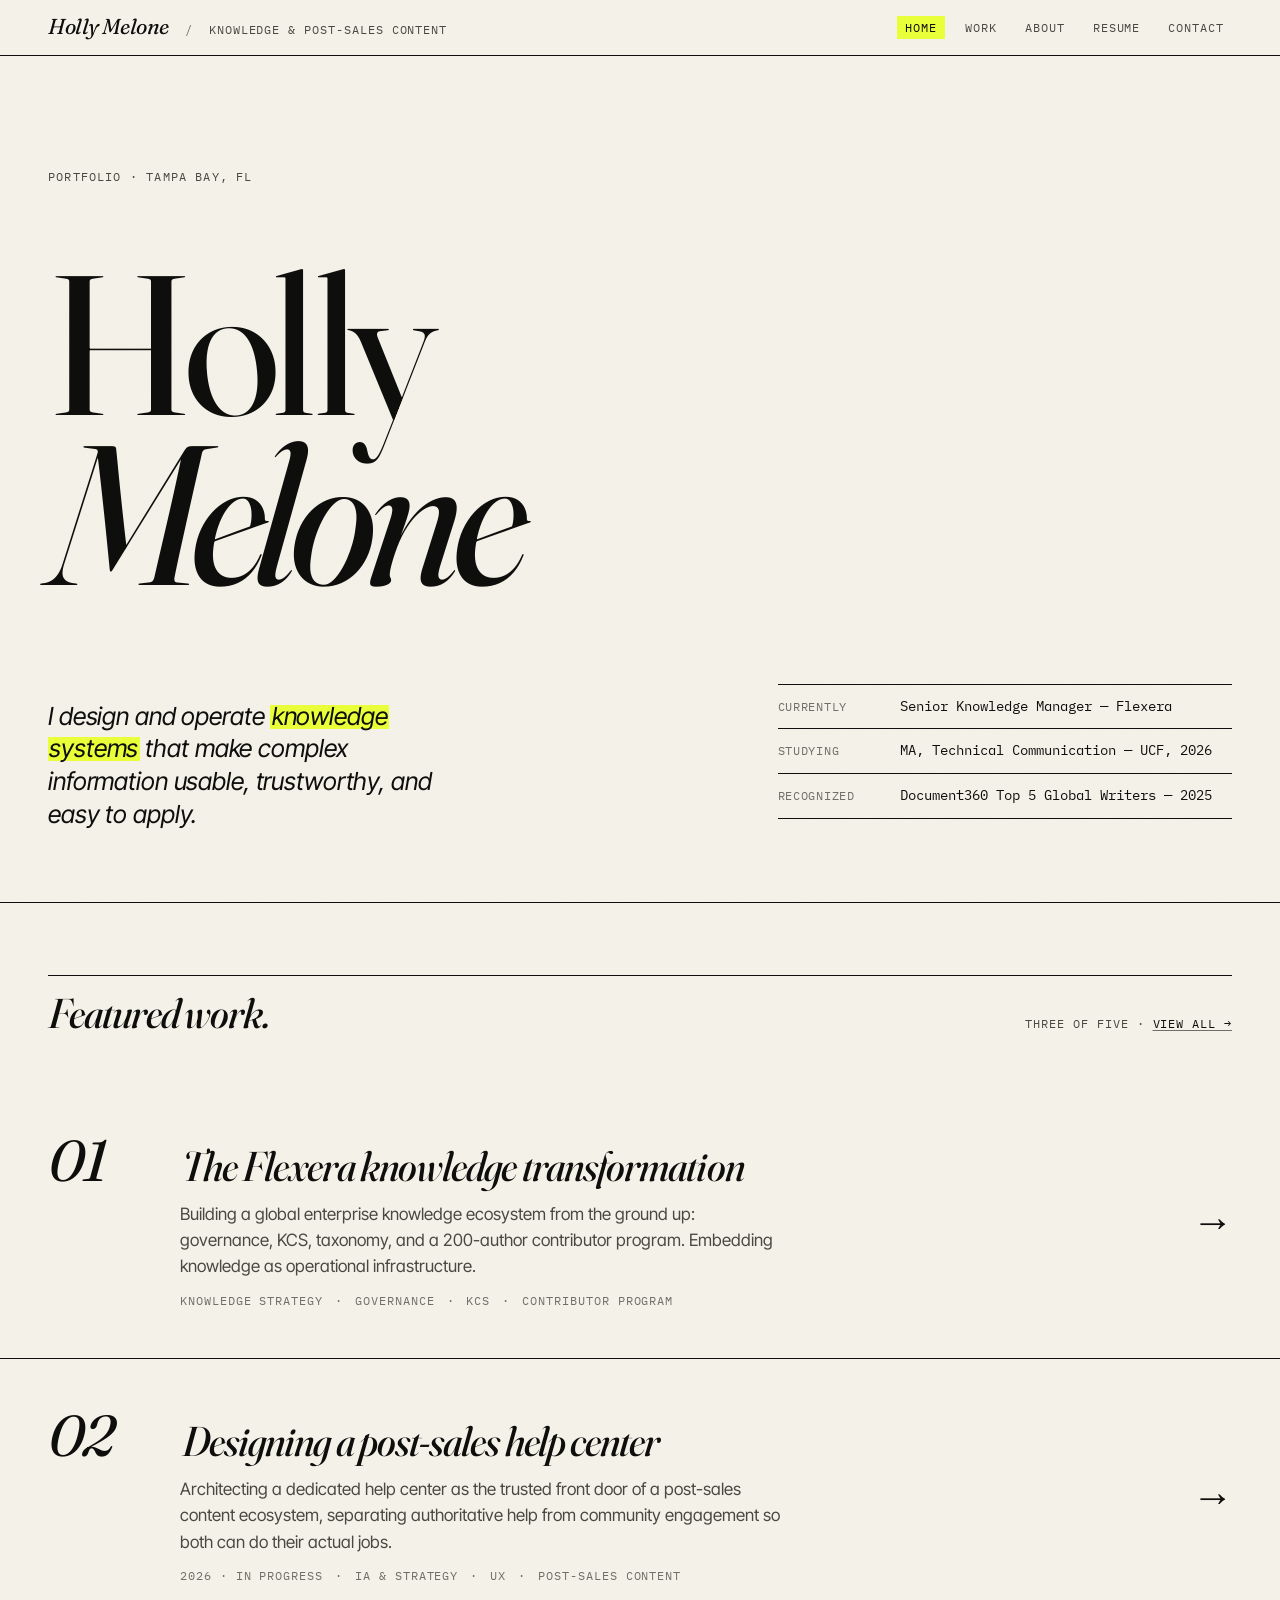
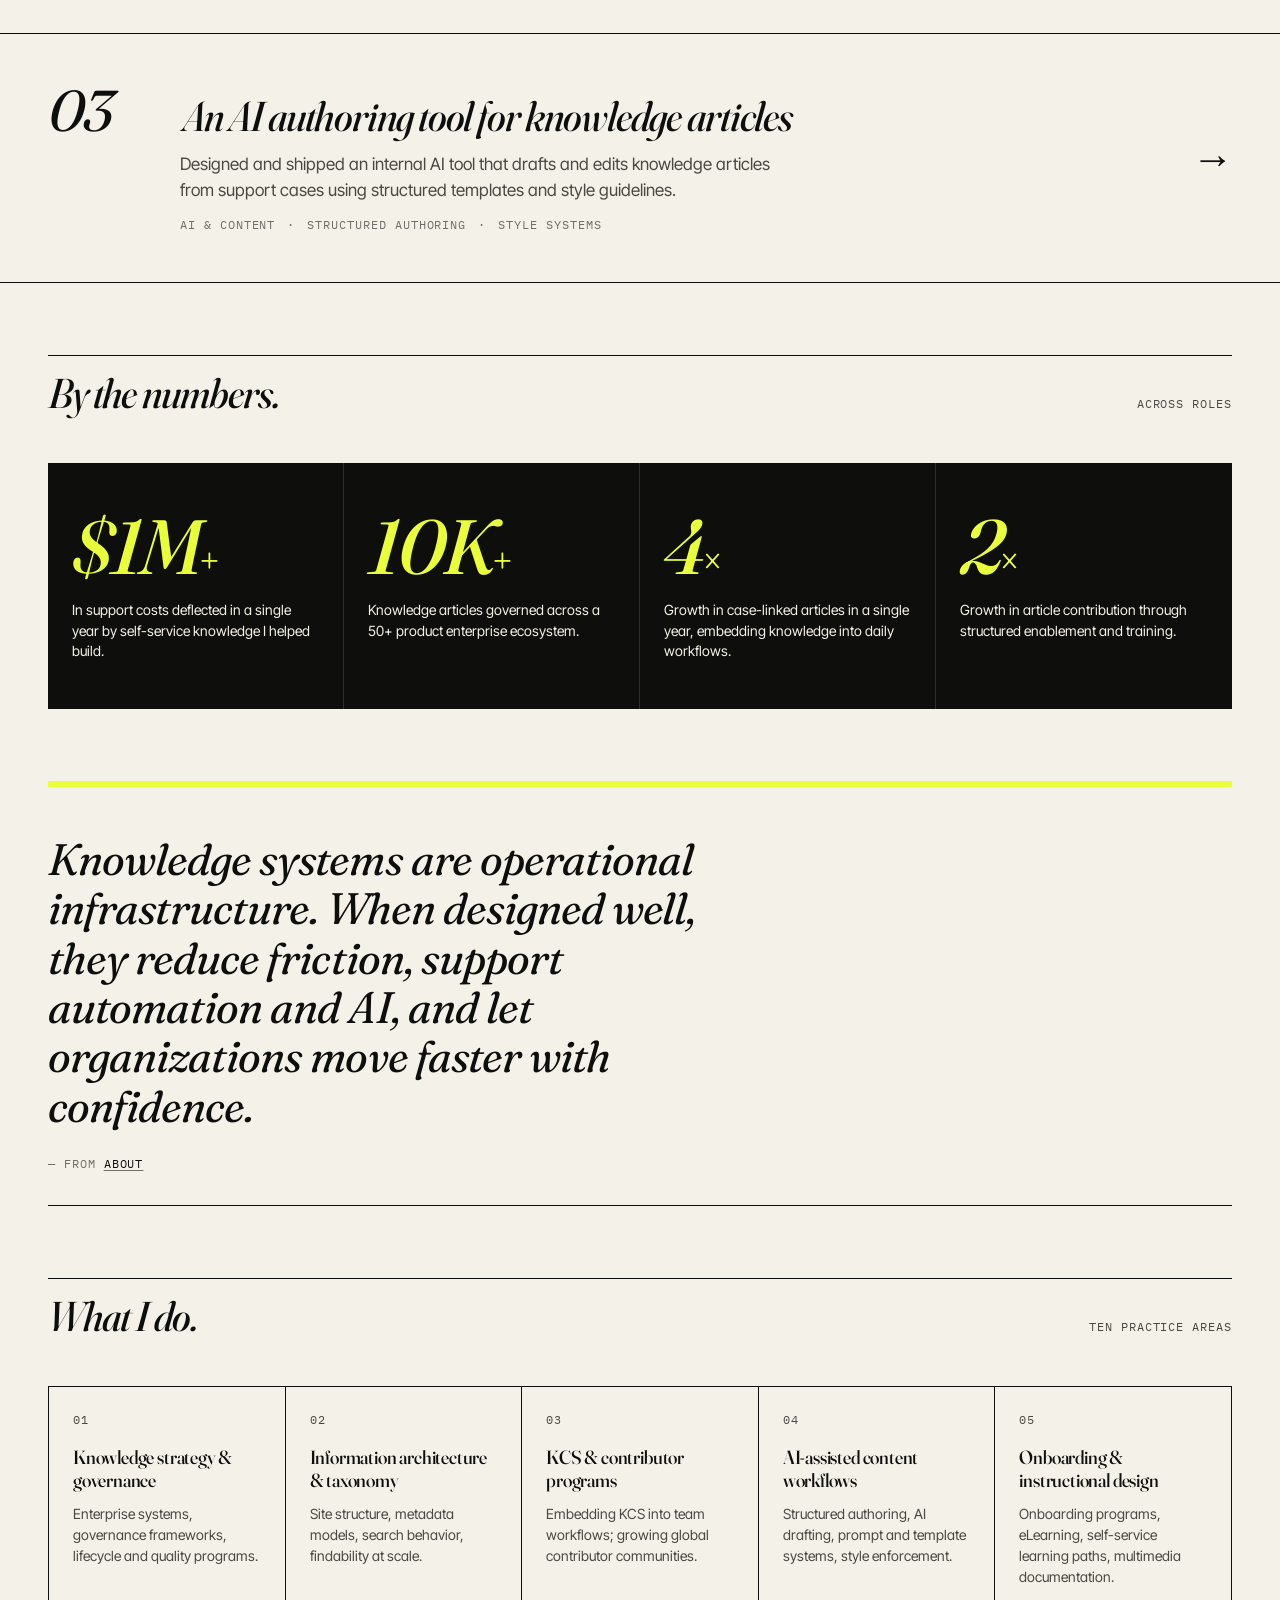
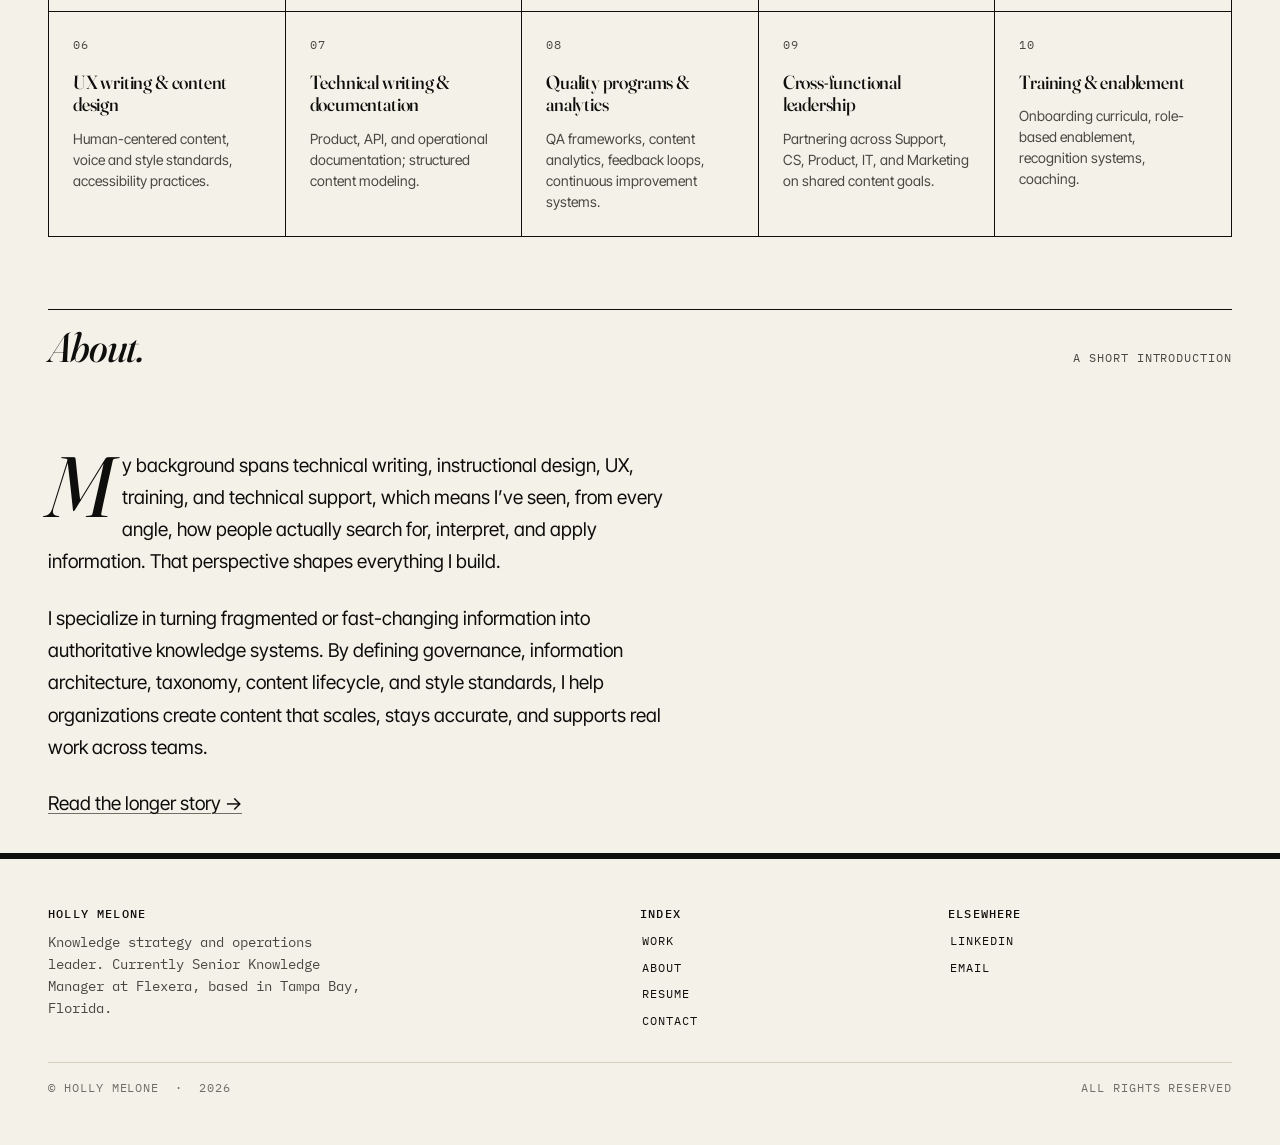
==== index.html @ 650d0c32 "Add files via upload" ====
<!doctype html>
<html lang="en">
<head>
  <meta charset="utf-8" />
  <meta name="viewport" content="width=device-width, initial-scale=1" />
  <title>Holly Melone &mdash; Knowledge Strategy &amp; Operations</title>
  <meta name="description" content="Holly Melone designs and operates knowledge systems that make complex information usable, trustworthy, and easy to apply." />
  <link rel="preconnect" href="https://fonts.googleapis.com" />
  <link rel="preconnect" href="https://fonts.gstatic.com" crossorigin />
  <link href="https://fonts.googleapis.com/css2?family=Fraunces:ital,opsz,wght@0,9..144,400..600;1,9..144,400..600&family=Inter+Tight:ital,wght@0,400;0,500;0,600;1,400;1,500&family=IBM+Plex+Mono:wght@400;500&display=swap" rel="stylesheet" />
  <link rel="stylesheet" href="css/style.css" />
  <link rel="icon" href="data:image/svg+xml,%3Csvg xmlns='http://www.w3.org/2000/svg' viewBox='0 0 100 100'%3E%3Crect width='100' height='100' fill='%23F4F1E8'/%3E%3Crect x='10' y='10' width='80' height='80' fill='%23E8FF3A'/%3E%3Ctext x='50' y='70' text-anchor='middle' font-family='Georgia,serif' font-size='62' fill='%230E0E0C' font-style='italic'%3Ehm%3C/text%3E%3C/svg%3E" />
</head>
<body>

  <a class="skip" href="#main">Skip to content</a>

  <header class="masthead">
    <div class="wrap row">
      <a class="brand" href="index.html" aria-label="Holly Melone home">
        <strong>Holly Melone</strong>
        <span class="pipe">/</span>
        <span class="tag-line">Knowledge &amp; Post-Sales Content</span>
      </a>
      <nav aria-label="Primary">
        <ul>
          <li><a href="index.html" aria-current="page">Home</a></li>
          <li><a href="work/">Work</a></li>
          <li><a href="about.html">About</a></li>
          <li><a href="resume.html">Resume</a></li>
          <li><a href="contact.html">Contact</a></li>
        </ul>
      </nav>
    </div>
  </header>

  <main id="main">

    <!-- ==================== COVER ==================== -->
    <section class="cover wrap">
      <div class="top-meta">
        <span>Portfolio &middot; Tampa Bay, FL</span>
      </div>

      <h1 class="cover-name">
        Holly
        <span class="ital">Melone</span>
      </h1>

      <div class="lede">
        <p class="reveal">
          I design and operate <span class="mark">knowledge systems</span> that make complex information usable, trustworthy, and easy to apply.
        </p>
        <dl class="meta-grid reveal">
          <div>
            <dt>Currently</dt>
            <dd>Senior Knowledge Manager &mdash; Flexera</dd>
          </div>
          <div>
            <dt>Studying</dt>
            <dd>MA, Technical Communication &mdash; UCF, 2026</dd>
          </div>
          <div>
            <dt>Recognized</dt>
            <dd>Document360 Top 5 Global Writers &mdash; 2025</dd>
          </div>
        </dl>
      </div>
    </section>

    <!-- ==================== FEATURED WORK ==================== -->
    <section class="wrap">
      <div class="section-head">
        <h2>Featured work.</h2>
        <span class="meta">Three of five · <a href="work/">View all →</a></span>
      </div>

      <div class="feed">

        <a class="entry reveal" href="work/flexera.html">
          <span class="num">01</span>
          <div class="body">
            <h3>The Flexera knowledge transformation</h3>
            <p>Building a global enterprise knowledge ecosystem from the ground up: governance, KCS, taxonomy, and a 200-author contributor program. Embedding knowledge as operational infrastructure.</p>
            <ul class="tags">
              <li>Knowledge Strategy</li>
              <li>Governance</li>
              <li>KCS</li>
              <li>Contributor Program</li>
            </ul>
          </div>
          <span class="arrow" aria-hidden="true">→</span>
        </a>

        <a class="entry reveal" href="work/help-center.html">
          <span class="num">02</span>
          <div class="body">
            <h3>Designing a post-sales help center</h3>
            <p>Architecting a dedicated help center as the trusted front door of a post-sales content ecosystem, separating authoritative help from community engagement so both can do their actual jobs.</p>
            <ul class="tags">
              <li>2026 · In progress</li>
              <li>IA &amp; Strategy</li>
              <li>UX</li>
              <li>Post-Sales Content</li>
            </ul>
          </div>
          <span class="arrow" aria-hidden="true">→</span>
        </a>

        <a class="entry reveal" href="work/ai-tool.html">
          <span class="num">03</span>
          <div class="body">
            <h3>An AI authoring tool for knowledge articles</h3>
            <p>Designed and shipped an internal AI tool that drafts and edits knowledge articles from support cases using structured templates and style guidelines.</p>
            <ul class="tags">
              <li>AI &amp; Content</li>
              <li>Structured Authoring</li>
              <li>Style Systems</li>
            </ul>
          </div>
          <span class="arrow" aria-hidden="true">→</span>
        </a>

      </div>
    </section>

    <!-- ==================== PROOF / BY THE NUMBERS ==================== -->
    <section class="wrap">
      <div class="section-head">
        <h2>By the numbers.</h2>
        <span class="meta">Across roles</span>
      </div>
      <div class="outcomes outcomes--hero reveal">
        <div class="stat">
          <div class="figure">$1M<span class="unit">+</span></div>
          <p>In support costs deflected in a single year by self-service knowledge I helped build.</p>
        </div>
        <div class="stat">
          <div class="figure">10K<span class="unit">+</span></div>
          <p>Knowledge articles governed across a 50+ product enterprise ecosystem.</p>
        </div>
        <div class="stat">
          <div class="figure">4<span class="unit">&times;</span></div>
          <p>Growth in case-linked articles in a single year, embedding knowledge into daily workflows.</p>
        </div>
        <div class="stat">
          <div class="figure">2<span class="unit">&times;</span></div>
          <p>Growth in article contribution through structured enablement and training.</p>
        </div>
      </div>
    </section>

    <!-- ==================== PULL QUOTE ==================== -->
    <section class="wrap">
      <div class="pull-quote reveal">
        <blockquote>
          Knowledge systems are operational infrastructure. When designed well, they reduce friction, support automation and AI, and let organizations move faster with confidence.
        </blockquote>
        <span class="attribution">— From <a href="about.html">About</a></span>
      </div>
    </section>

    <!-- ==================== CAPABILITIES ==================== -->
    <section class="wrap">
      <div class="section-head">
        <h2>What I do.</h2>
        <span class="meta">Ten practice areas</span>
      </div>

      <div class="capabilities">
        <div class="cap"><span class="num">01</span><h4>Knowledge strategy &amp; governance</h4><p>Enterprise systems, governance frameworks, lifecycle and quality programs.</p></div>
        <div class="cap"><span class="num">02</span><h4>Information architecture &amp; taxonomy</h4><p>Site structure, metadata models, search behavior, findability at scale.</p></div>
        <div class="cap"><span class="num">03</span><h4>KCS &amp; contributor programs</h4><p>Embedding KCS into team workflows; growing global contributor communities.</p></div>
        <div class="cap"><span class="num">04</span><h4>AI-assisted content workflows</h4><p>Structured authoring, AI drafting, prompt and template systems, style enforcement.</p></div>
        <div class="cap"><span class="num">05</span><h4>Onboarding &amp; instructional design</h4><p>Onboarding programs, eLearning, self-service learning paths, multimedia documentation.</p></div>
        <div class="cap"><span class="num">06</span><h4>UX writing &amp; content design</h4><p>Human-centered content, voice and style standards, accessibility practices.</p></div>
        <div class="cap"><span class="num">07</span><h4>Technical writing &amp; documentation</h4><p>Product, API, and operational documentation; structured content modeling.</p></div>
        <div class="cap"><span class="num">08</span><h4>Quality programs &amp; analytics</h4><p>QA frameworks, content analytics, feedback loops, continuous improvement systems.</p></div>
        <div class="cap"><span class="num">09</span><h4>Cross-functional leadership</h4><p>Partnering across Support, CS, Product, IT, and Marketing on shared content goals.</p></div>
        <div class="cap"><span class="num">10</span><h4>Training &amp; enablement</h4><p>Onboarding curricula, role-based enablement, recognition systems, coaching.</p></div>
      </div>
    </section>

    <!-- ==================== ABOUT TEASER ==================== -->
    <section class="wrap">
      <div class="section-head">
        <h2>About.</h2>
        <span class="meta">A short introduction</span>
      </div>

      <div class="prose">
        <p class="drop">
          My background spans technical writing, instructional design, UX, training, and technical support, which means I&rsquo;ve seen, from every angle, how people actually search for, interpret, and apply information. That perspective shapes everything I build.
        </p>
        <p>
          I specialize in turning fragmented or fast-changing information into authoritative knowledge systems. By defining governance, information architecture, taxonomy, content lifecycle, and style standards, I help organizations create content that scales, stays accurate, and supports real work across teams.
        </p>
        <p>
          <a href="about.html">Read the longer story →</a>
        </p>
      </div>
    </section>

  </main>

  <footer class="colophon">
    <div class="wrap">
      <div class="row">
        <div>
          <h4>Holly Melone</h4>
          <p>Knowledge strategy and operations leader. Currently Senior Knowledge Manager at Flexera, based in Tampa Bay, Florida.</p>
        </div>
        <div>
          <h4>Index</h4>
          <ul>
            <li><a href="work/">Work</a></li>
            <li><a href="about.html">About</a></li>
            <li><a href="resume.html">Resume</a></li>
            <li><a href="contact.html">Contact</a></li>
          </ul>
        </div>
        <div>
          <h4>Elsewhere</h4>
          <ul>
            <li><a href="https://www.linkedin.com/in/holly-melone/">LinkedIn</a></li>
            <li><a href="mailto:hollymelone@yahoo.com">Email</a></li>
          </ul>
        </div>
      </div>
      <div class="copy">
        <span>© Holly Melone &nbsp;·&nbsp; <span class="year">2026</span></span>
        <span>All rights reserved</span>
      </div>
    </div>
  </footer>

  <script src="js/main.js"></script>
  <script>document.querySelectorAll(".year").forEach(function(e){e.textContent=new Date().getFullYear();});</script>
</body>
</html>
---- css/style.css ----
/* ============================================================
   HOLLY MELONE — PORTFOLIO
   Contemporary editorial system
   Bone white · Ink · Acid yellow
   ============================================================ */

/* ---------- Tokens ---------- */
:root {
  /* Color */
  --paper:       #F4F1E8;
  --paper-2:     #ECE8DC;
  --paper-3:     #E2DDCC;
  --rule:        #D4CFBE;
  --ink:         #0E0E0C;
  --ink-2:       #4A4843;
  --ink-3:       #6F6E68;
  --accent:      #E8FF3A;
  --accent-soft: rgba(232, 255, 58, 0.32);
  --accent-wash: rgba(232, 255, 58, 0.16);

  /* Type */
  --display: "Fraunces", "Instrument Serif", Georgia, "Times New Roman", serif;
  --body:    "Inter Tight", -apple-system, BlinkMacSystemFont, "Segoe UI", sans-serif;
  --mono:    "IBM Plex Mono", ui-monospace, "SF Mono", Menlo, monospace;

  /* Type scale (fluid) */
  --t-mono:   0.74rem;
  --t-small:  0.875rem;
  --t-body:   1.0625rem;
  --t-lg:     1.1875rem;
  --t-xl:     clamp(1.35rem, 0.95rem + 1.6vw, 1.75rem);
  --t-2xl:    clamp(1.75rem, 1.2rem + 2.6vw, 2.6rem);
  --t-3xl:    clamp(2.25rem, 1.5rem + 3.8vw, 3.75rem);
  --t-display:clamp(3.75rem, 2rem + 8vw, 8.5rem);
  --t-cover:  clamp(5rem, 2rem + 13vw, 14rem);

  /* Spacing */
  --s-1: 0.25rem; --s-2: 0.5rem; --s-3: 0.75rem; --s-4: 1rem;
  --s-5: 1.5rem;  --s-6: 2rem;   --s-7: 3rem;   --s-8: 4.5rem;
  --s-9: 7rem;    --s-10: 10rem;

  /* Layout */
  --gutter: clamp(1.25rem, 4vw, 3rem);
  --max:    1400px;
  --max-prose: 64ch;
  --ease:   cubic-bezier(.2,.7,.2,1);
}

/* ---------- Reset ---------- */
*, *::before, *::after { box-sizing: border-box; }
html { -webkit-text-size-adjust: 100%; text-rendering: optimizeLegibility; }
body, h1, h2, h3, h4, h5, h6, p, ul, ol, figure, blockquote { margin: 0; }
ul, ol { padding: 0; }
img, svg { display: block; max-width: 100%; height: auto; }
button { font: inherit; color: inherit; background: none; border: 0; cursor: pointer; }
a { color: inherit; }

/* ---------- Base ---------- */
html { background: var(--paper); }
body {
  font-family: var(--body);
  font-size: var(--t-body);
  line-height: 1.55;
  color: var(--ink);
  background: var(--paper);
  font-feature-settings: "ss01", "cv11";
  min-height: 100vh;
  overflow-x: hidden;
}

body::before {
  content: "";
  position: fixed;
  inset: 0;
  pointer-events: none;
  z-index: 1;
  opacity: 0.18;
  mix-blend-mode: multiply;
  background-image: url("data:image/svg+xml;utf8,<svg xmlns='http://www.w3.org/2000/svg' width='240' height='240'><filter id='n'><feTurbulence type='fractalNoise' baseFrequency='0.85' numOctaves='2' stitchTiles='stitch'/><feColorMatrix values='0 0 0 0 0.06  0 0 0 0 0.06  0 0 0 0 0.05  0 0 0 0.04 0'/></filter><rect width='100%' height='100%' filter='url(%23n)'/></svg>");
}
main, header, footer, section, nav { position: relative; z-index: 2; }

/* ---------- Typography ---------- */
h1, h2, h3, h4 {
  font-family: var(--display);
  font-weight: 460;
  font-optical-sizing: auto;
  font-variation-settings: "opsz" 144, "SOFT" 0, "WONK" 0;
  letter-spacing: -0.02em;
  line-height: 1.04;
  color: var(--ink);
}
h1 { font-size: var(--t-display); line-height: 0.98; }
h2 { font-size: var(--t-3xl); letter-spacing: -0.018em; line-height: 1.04; }
h3 { font-size: var(--t-2xl); letter-spacing: -0.016em; line-height: 1.08; }
h4 { font-size: var(--t-xl); letter-spacing: -0.01em; line-height: 1.18; }
p { max-width: var(--max-prose); }

.italic { font-style: italic; }

.mono, .meta {
  font-family: var(--mono);
  font-size: var(--t-mono);
  letter-spacing: 0.06em;
  text-transform: uppercase;
  color: var(--ink-2);
  font-weight: 400;
}

/* Yellow highlighter — the signature decorative move. Use sparingly. */
.mark {
  background: linear-gradient(180deg, transparent 0%, transparent 12%, var(--accent) 12%, var(--accent) 92%, transparent 92%);
  padding: 0 0.05em;
  box-decoration-break: clone;
  -webkit-box-decoration-break: clone;
}

a {
  color: var(--ink);
  text-decoration: underline;
  text-decoration-thickness: 1px;
  text-underline-offset: 0.18em;
  text-decoration-color: var(--ink-3);
  transition: text-decoration-color .18s var(--ease), background .18s var(--ease);
}
a:hover {
  text-decoration-color: var(--ink);
  background: var(--accent-wash);
}
:focus-visible {
  outline: 2px solid var(--ink);
  outline-offset: 3px;
  background: var(--accent);
}

/* ---------- Layout ---------- */
.wrap {
  width: 100%;
  max-width: var(--max);
  margin-inline: auto;
  padding-inline: var(--gutter);
}

/* ---------- Skip link ---------- */
.skip {
  position: absolute;
  left: -9999px;
  top: var(--s-4);
  background: var(--ink);
  color: var(--paper);
  padding: var(--s-2) var(--s-4);
  font-family: var(--mono);
  font-size: var(--t-mono);
  text-transform: uppercase;
}
.skip:focus { left: var(--s-4); z-index: 100; }

/* ============================================================
   MASTHEAD
   ============================================================ */
.masthead {
  border-bottom: 1px solid var(--ink);
  padding-block: var(--s-4);
  font-family: var(--mono);
  font-size: var(--t-mono);
  text-transform: uppercase;
  letter-spacing: 0.08em;
  position: sticky;
  top: 0;
  background: var(--paper);
  z-index: 50;
  backdrop-filter: blur(8px);
  -webkit-backdrop-filter: blur(8px);
}
.masthead .row {
  display: flex;
  align-items: center;
  justify-content: space-between;
  gap: var(--s-4);
}
.masthead a { text-decoration: none; }
.masthead .brand {
  display: flex;
  align-items: baseline;
  gap: var(--s-2);
  color: var(--ink);
}
.masthead .brand strong {
  font-family: var(--display);
  font-weight: 400;
  font-style: italic;
  font-size: 1.35rem;
  letter-spacing: -0.02em;
  text-transform: none;
  line-height: 1;
}
.masthead .brand .pipe { color: var(--ink-3); margin-inline: var(--s-2); }
.masthead .brand .tag-line { color: var(--ink-2); }

.masthead nav ul {
  list-style: none;
  display: flex;
  gap: var(--s-3);
  align-items: center;
  flex-wrap: wrap;
}
.masthead nav a {
  color: var(--ink-2);
  position: relative;
  padding: var(--s-1) var(--s-2);
  transition: color .18s var(--ease), background .18s var(--ease);
}
.masthead nav a:hover {
  color: var(--ink);
  background: var(--accent);
}
.masthead nav a[aria-current="page"] {
  color: var(--ink);
  background: var(--accent);
}

@media (max-width: 760px) {
  .masthead { position: static; }
  .masthead .row { flex-direction: column; align-items: flex-start; gap: var(--s-3); }
  .masthead nav ul { gap: var(--s-2); }
  .masthead .brand .tag-line { display: none; }
}

/* ============================================================
   COVER
   ============================================================ */
.cover {
  padding-block: var(--s-9) var(--s-8);
  border-bottom: 1px solid var(--ink);
  position: relative;
}
.cover .top-meta {
  display: flex;
  justify-content: space-between;
  font-family: var(--mono);
  font-size: var(--t-mono);
  text-transform: uppercase;
  letter-spacing: 0.1em;
  color: var(--ink-2);
  margin-bottom: var(--s-8);
}
.cover .top-meta .available {
  color: var(--ink);
  background: var(--accent);
  padding: var(--s-1) var(--s-3);
}

.cover h1.cover-name {
  font-family: var(--display);
  font-weight: 400;
  font-size: var(--t-cover);
  line-height: 0.86;
  letter-spacing: -0.045em;
  color: var(--ink);
}
.cover h1.cover-name .ital {
  font-style: italic;
  display: block;
  letter-spacing: -0.05em;
}

.cover .lede {
  margin-top: var(--s-8);
  display: grid;
  grid-template-columns: 1.5fr 1fr;
  gap: var(--s-7);
  align-items: end;
}
.cover .lede p {
  font-family: var(--body);
  font-style: italic;
  font-weight: 400;
  font-size: clamp(1.35rem, 0.95rem + 1.5vw, 1.55rem);
  line-height: 1.32;
  color: var(--ink);
  letter-spacing: -0.005em;
  max-width: 30ch;
}
.cover .lede .meta-grid {
  font-family: var(--mono);
  font-size: var(--t-mono);
  text-transform: uppercase;
  letter-spacing: 0.06em;
}
.cover .lede .meta-grid > div {
  display: grid;
  grid-template-columns: 110px 1fr;
  gap: var(--s-3);
  padding-block: var(--s-3);
  border-top: 1px solid var(--ink);
  align-items: baseline;
}
.cover .lede .meta-grid > div:last-child { border-bottom: 1px solid var(--ink); }
.cover .lede .meta-grid dt { color: var(--ink-3); }
.cover .lede .meta-grid dd {
  color: var(--ink);
  margin: 0;
  text-transform: none;
  font-size: var(--t-small);
  letter-spacing: 0;
  line-height: 1.4;
}

@media (max-width: 820px) {
  .cover { padding-block: var(--s-7) var(--s-6); }
  .cover .lede { grid-template-columns: 1fr; gap: var(--s-6); align-items: stretch; }
  .cover .top-meta { margin-bottom: var(--s-6); flex-direction: column; gap: var(--s-2); align-items: flex-start; }
  .cover .lede .meta-grid > div { grid-template-columns: 100px 1fr; }
}

/* ============================================================
   SECTION HEADERS
   ============================================================ */
.section-head {
  display: flex;
  align-items: baseline;
  justify-content: space-between;
  gap: var(--s-5);
  border-top: 1px solid var(--ink);
  padding-top: var(--s-4);
  margin-bottom: var(--s-7);
  margin-top: var(--s-8);
  flex-wrap: wrap;
}
.section-head h2 {
  font-size: var(--t-2xl);
  font-style: italic;
  letter-spacing: -0.022em;
}
.section-head .meta {
  font-family: var(--mono);
  font-size: var(--t-mono);
  letter-spacing: 0.08em;
  color: var(--ink-2);
  text-transform: uppercase;
  white-space: nowrap;
}

/* ============================================================
   WORK FEED
   ============================================================ */
.feed {
  display: grid;
  gap: 0;
}
.entry {
  display: grid;
  grid-template-columns: 100px 1fr auto;
  gap: var(--s-6);
  padding-block: var(--s-7);
  border-bottom: 1px solid var(--ink);
  align-items: baseline;
  text-decoration: none;
  color: var(--ink);
  transition: background .25s var(--ease);
  margin-inline: calc(var(--gutter) * -1);
  padding-inline: var(--gutter);
}
.entry:hover { background: var(--accent-wash); }
.entry .num {
  font-family: var(--display);
  font-style: italic;
  font-size: clamp(2.75rem, 4.5vw, 4.5rem);
  font-weight: 400;
  color: var(--ink);
  line-height: 1;
  letter-spacing: -0.04em;
}
.entry .body h3 {
  font-size: var(--t-2xl);
  font-style: italic;
  letter-spacing: -0.022em;
  margin-bottom: var(--s-3);
  display: inline;
  background-image: linear-gradient(var(--accent), var(--accent));
  background-repeat: no-repeat;
  background-size: 0% 100%;
  background-position: 0 0;
  transition: background-size .35s var(--ease);
  padding: 0 0.04em;
}
.entry:hover .body h3 { background-size: 100% 100%; }
.entry .body p {
  color: var(--ink-2);
  max-width: 60ch;
  margin: var(--s-3) 0;
}
.entry .tags {
  display: flex;
  flex-wrap: wrap;
  gap: var(--s-3);
  list-style: none;
  margin-top: var(--s-3);
}
.entry .tags li {
  font-family: var(--mono);
  font-size: var(--t-mono);
  text-transform: uppercase;
  letter-spacing: 0.08em;
  color: var(--ink-3);
}
.entry .tags li::before { content: "·"; margin-right: var(--s-3); color: var(--ink-3); }
.entry .tags li:first-child::before { content: ""; margin: 0; }

.entry .arrow {
  font-family: var(--display);
  font-style: italic;
  font-size: var(--t-2xl);
  color: var(--ink);
  align-self: center;
  transition: transform .25s var(--ease);
}
.entry:hover .arrow { transform: translateX(8px); }

@media (max-width: 760px) {
  .entry { grid-template-columns: 64px 1fr; }
  .entry .num { font-size: 2.4rem; }
  .entry .arrow { display: none; }
}

/* ============================================================
   WRITING & PROJECTS GRID
   ============================================================ */
.writing-grid {
  display: grid;
  grid-template-columns: repeat(3, 1fr);
  gap: 0;
  border-top: 1px solid var(--ink);
  border-left: 1px solid var(--ink);
  margin-bottom: var(--s-7);
}
.writing-grid .item {
  border-right: 1px solid var(--ink);
  border-bottom: 1px solid var(--ink);
  padding: var(--s-6) var(--s-5);
  display: flex;
  flex-direction: column;
  gap: var(--s-3);
  text-decoration: none;
  color: var(--ink);
  background: var(--paper);
  transition: background .25s var(--ease);
  min-height: 220px;
}
.writing-grid .item:hover { background: var(--accent); }
.writing-grid .item .kind {
  font-family: var(--mono);
  font-size: var(--t-mono);
  text-transform: uppercase;
  letter-spacing: 0.08em;
  color: var(--ink-2);
}
.writing-grid .item h4 {
  font-size: var(--t-xl);
  font-style: normal;
  font-weight: 500;
  letter-spacing: -0.012em;
  flex: 0 1 auto;
}
.writing-grid .item p {
  font-size: var(--t-small);
  color: var(--ink-2);
  line-height: 1.5;
  flex: 1;
}
.writing-grid .item:hover .kind,
.writing-grid .item:hover p { color: var(--ink); }
.writing-grid .item .when {
  font-family: var(--mono);
  font-size: var(--t-mono);
  text-transform: uppercase;
  letter-spacing: 0.08em;
  color: var(--ink-3);
  margin-top: auto;
}

@media (max-width: 920px) { .writing-grid { grid-template-columns: repeat(2, 1fr); } }
@media (max-width: 560px) { .writing-grid { grid-template-columns: 1fr; } }

/* ============================================================
   PULL QUOTE
   ============================================================ */
.pull-quote {
  margin-block: var(--s-8);
  padding: var(--s-7) 0 var(--s-6);
  border-top: 6px solid var(--accent);
  border-bottom: 1px solid var(--ink);
  position: relative;
}
.pull-quote blockquote {
  font-family: var(--display);
  font-style: italic;
  font-weight: 400;
  font-size: clamp(1.75rem, 1.1rem + 2.4vw, 2.75rem);
  line-height: 1.12;
  color: var(--ink);
  letter-spacing: -0.022em;
  max-width: 24ch;
}
.pull-quote .attribution {
  display: block;
  margin-top: var(--s-5);
  font-family: var(--mono);
  font-size: var(--t-mono);
  text-transform: uppercase;
  letter-spacing: 0.08em;
  color: var(--ink-3);
}

/* ============================================================
   PAGE HEAD (secondary pages)
   ============================================================ */
.page-head {
  padding-block: var(--s-8) var(--s-6);
  border-bottom: 1px solid var(--ink);
}
.page-head .kicker {
  font-family: var(--mono);
  font-size: var(--t-mono);
  text-transform: uppercase;
  letter-spacing: 0.1em;
  margin-bottom: var(--s-5);
  display: inline-block;
  background: var(--accent);
  color: var(--ink);
  padding: var(--s-1) var(--s-3);
}
.page-head h1 {
  font-size: var(--t-display);
  letter-spacing: -0.045em;
  line-height: 0.92;
}
.page-head h1 em { font-style: italic; }
.page-head .deck {
  margin-top: var(--s-5);
  font-family: var(--body);
  font-style: italic;
  font-weight: 400;
  font-size: var(--t-lg);
  color: var(--ink-2);
  max-width: 46ch;
  line-height: 1.45;
  letter-spacing: -0.005em;
}

.prose {
  font-size: var(--t-lg);
  line-height: 1.7;
  color: var(--ink);
  max-width: 58ch;
  padding-block: var(--s-6);
}
.prose > p + p { margin-top: var(--s-5); }
/* Bold lead-in sentences become scannable anchors */
.prose p strong:first-child,
.prose p > strong:only-child {
  font-weight: 600;
}
.prose .drop::first-letter {
  font-family: var(--display);
  font-style: italic;
  font-size: 4.5em;
  float: left;
  line-height: 0.74;
  margin: 0.06em 0.1em 0 -0.02em;
  font-weight: 400;
  color: var(--ink);
}

/* ============================================================
   CAPABILITIES
   ============================================================ */
.capabilities {
  display: grid;
  grid-template-columns: repeat(auto-fill, minmax(230px, 1fr));
  gap: 0;
  margin-block: var(--s-7);
  border-top: 1px solid var(--ink);
  border-left: 1px solid var(--ink);
}
.capabilities .cap {
  background: var(--paper);
  padding: var(--s-5);
  border-right: 1px solid var(--ink);
  border-bottom: 1px solid var(--ink);
  transition: background .25s var(--ease);
}
.capabilities .cap:hover { background: var(--accent); }
.capabilities .cap .num {
  font-family: var(--mono);
  font-size: var(--t-mono);
  text-transform: uppercase;
  letter-spacing: 0.08em;
  color: var(--ink-2);
  display: block;
  margin-bottom: var(--s-4);
}
.capabilities .cap h4 {
  font-size: var(--t-lg);
  font-style: normal;
  font-weight: 500;
  letter-spacing: -0.01em;
  margin-bottom: var(--s-3);
  line-height: 1.2;
}
.capabilities .cap p {
  font-size: var(--t-small);
  color: var(--ink-2);
  line-height: 1.5;
}
.capabilities .cap:hover p,
.capabilities .cap:hover .num { color: var(--ink); }

/* ============================================================
   RESUME / TIMELINE
   ============================================================ */
.cv-section {
  border-top: 1px solid var(--ink);
  padding-block: var(--s-7);
}
.cv-section > h2 {
  font-size: var(--t-2xl);
  font-style: italic;
  letter-spacing: -0.022em;
  margin-bottom: var(--s-6);
}
.cv-row {
  display: grid;
  grid-template-columns: 160px 1fr;
  gap: var(--s-6);
  padding-block: var(--s-5);
  border-top: 1px solid var(--rule);
}
.cv-row:first-of-type { border-top: 0; padding-top: 0; }
.cv-row .when {
  font-family: var(--mono);
  font-size: var(--t-mono);
  text-transform: uppercase;
  letter-spacing: 0.08em;
  color: var(--ink-2);
  padding-top: 0.45em;
}
.cv-row h3 {
  font-size: var(--t-xl);
  font-style: normal;
  font-weight: 500;
  letter-spacing: -0.012em;
  margin-bottom: var(--s-1);
  line-height: 1.2;
}
.cv-row .org {
  font-family: var(--mono);
  font-size: var(--t-mono);
  text-transform: uppercase;
  letter-spacing: 0.08em;
  color: var(--ink-2);
  margin-bottom: var(--s-4);
}
.cv-row ul {
  list-style: none;
  display: grid;
  gap: var(--s-3);
}
.cv-row ul li {
  position: relative;
  padding-left: var(--s-5);
  color: var(--ink-2);
  line-height: 1.55;
  font-size: var(--t-body);
}
.cv-row ul li::before {
  content: "→";
  position: absolute;
  left: 0;
  top: 0.05em;
  color: var(--ink);
  font-family: var(--display);
  font-style: italic;
}

@media (max-width: 760px) {
  .cv-row { grid-template-columns: 1fr; gap: var(--s-3); }
}

/* ============================================================
   CASE STUDY PAGE
   ============================================================ */
.cs-head {
  padding-block: var(--s-8) var(--s-7);
  border-bottom: 1px solid var(--ink);
}
.cs-head .kicker {
  font-family: var(--mono);
  font-size: var(--t-mono);
  text-transform: uppercase;
  letter-spacing: 0.1em;
  margin-bottom: var(--s-5);
  display: inline-block;
  background: var(--accent);
  color: var(--ink);
  padding: var(--s-1) var(--s-3);
}
.cs-head h1 {
  font-size: var(--t-display);
  letter-spacing: -0.045em;
  line-height: 0.92;
  max-width: 18ch;
}
.cs-head h1 em { font-style: italic; }
.cs-head .deck {
  margin-top: var(--s-5);
  font-family: var(--body);
  font-style: italic;
  font-weight: 400;
  font-size: var(--t-lg);
  color: var(--ink-2);
  max-width: 54ch;
  line-height: 1.45;
  letter-spacing: -0.005em;
}

.cs-meta {
  display: grid;
  grid-template-columns: repeat(auto-fit, minmax(180px, 1fr));
  gap: 0;
  border-bottom: 1px solid var(--ink);
  border-left: 1px solid var(--ink);
}
.cs-meta > div {
  padding: var(--s-5) var(--s-4);
  border-right: 1px solid var(--ink);
}
.cs-meta dt {
  font-family: var(--mono);
  font-size: var(--t-mono);
  text-transform: uppercase;
  letter-spacing: 0.1em;
  color: var(--ink-3);
  margin-bottom: var(--s-2);
}
.cs-meta dd {
  font-family: var(--mono);
  font-size: var(--t-mono);
  text-transform: uppercase;
  letter-spacing: 0.06em;
  color: var(--ink);
  margin: 0;
}
.cs-meta dd.accent {
  background: var(--accent);
  display: inline-block;
  padding: var(--s-1) var(--s-2);
}

.cs-section {
  padding-block: var(--s-8);
  border-bottom: 1px solid var(--ink);
}
.cs-section .label {
  display: inline-block;
  margin-bottom: var(--s-5);
  font-family: var(--mono);
  font-size: var(--t-mono);
  text-transform: uppercase;
  letter-spacing: 0.1em;
  color: var(--ink);
  padding: var(--s-1) 0;
  border-bottom: 2px solid var(--accent);
}
.cs-section h2 {
  font-size: var(--t-3xl);
  font-style: normal;
  font-weight: 480;
  letter-spacing: -0.02em;
  margin-bottom: var(--s-5);
  max-width: 22ch;
  line-height: 1.06;
}
.cs-section .prose { padding-block: 0; }

.approach-list {
  list-style: none;
  display: grid;
  gap: 0;
  margin-top: var(--s-6);
  counter-reset: approach;
  border-top: 1px solid var(--ink);
}
.approach-list li {
  counter-increment: approach;
  display: grid;
  grid-template-columns: 80px 1fr;
  gap: var(--s-5);
  padding: var(--s-5) 0;
  border-bottom: 1px solid var(--rule);
  transition: background .2s var(--ease);
}
.approach-list li:hover { background: var(--accent-wash); }
.approach-list li::before {
  content: counter(approach, decimal-leading-zero);
  font-family: var(--display);
  font-style: italic;
  font-size: var(--t-2xl);
  color: var(--ink);
  line-height: 1;
  letter-spacing: -0.02em;
}
.approach-list h4 {
  font-size: var(--t-lg);
  font-style: normal;
  font-weight: 500;
  letter-spacing: -0.01em;
  margin-bottom: var(--s-2);
  line-height: 1.25;
}
.approach-list p {
  color: var(--ink-2);
  font-size: var(--t-body);
  max-width: 60ch;
}

.outcomes {
  display: grid;
  grid-template-columns: repeat(auto-fit, minmax(220px, 1fr));
  gap: 0;
  margin-block: var(--s-6);
  border-top: 1px solid var(--ink);
  border-left: 1px solid var(--ink);
}
.outcomes .stat {
  background: var(--paper);
  padding: var(--s-6) var(--s-5);
  border-right: 1px solid var(--ink);
  border-bottom: 1px solid var(--ink);
  transition: background .25s var(--ease);
}
.outcomes .stat:hover { background: var(--accent); }
.outcomes .stat .figure {
  font-family: var(--display);
  font-style: italic;
  font-size: clamp(2.75rem, 5vw, 4.5rem);
  font-weight: 400;
  color: var(--ink);
  line-height: 1;
  letter-spacing: -0.045em;
  margin-bottom: var(--s-3);
}
.outcomes .stat .figure .unit {
  font-size: 0.5em;
  color: var(--ink-2);
  font-style: normal;
}
.outcomes .stat p {
  font-size: var(--t-small);
  color: var(--ink-2);
  line-height: 1.4;
  max-width: 32ch;
}
.outcomes .stat:hover p { color: var(--ink); }

/* Hero stat band — dark, big numbers, high impact. Use for flagship outcomes. */
.outcomes--hero {
  display: grid;
  grid-template-columns: repeat(auto-fit, minmax(200px, 1fr));
  gap: 0;
  margin-block: var(--s-6);
  border: none;
  background: var(--ink);
}
.outcomes--hero .stat {
  background: var(--ink);
  padding: var(--s-7) var(--s-5);
  border: none;
  border-right: 1px solid rgba(244, 241, 232, 0.14);
  transition: none;
}
.outcomes--hero .stat:last-child { border-right: none; }
.outcomes--hero .stat:hover { background: var(--ink); }
.outcomes--hero .stat .figure {
  font-family: var(--display);
  font-style: italic;
  font-size: clamp(3.25rem, 6vw, 5rem);
  font-weight: 500;
  color: var(--accent);
  line-height: 0.95;
  letter-spacing: -0.04em;
  margin-bottom: var(--s-4);
}
.outcomes--hero .stat .figure .unit {
  font-size: 0.5em;
  color: var(--accent);
  font-style: normal;
}
.outcomes--hero .stat p {
  font-size: var(--t-small);
  color: var(--paper);
  line-height: 1.45;
  max-width: 32ch;
}
.outcomes--hero .stat:hover p { color: var(--paper); }
@media (max-width: 560px) {
  .outcomes--hero .stat { border-right: none; border-bottom: 1px solid rgba(244,241,232,0.14); }
}

/* Text-label figures — for qualitative stats (a short phrase, not a number) */
.outcomes--hero .stat .figure.text-figure,
.outcomes .stat .figure.text-figure {
  font-size: clamp(1.5rem, 2.6vw, 2rem);
  line-height: 1.05;
  letter-spacing: -0.02em;
}

.editor-note {
  margin: var(--s-5) 0;
  padding: var(--s-4) var(--s-5);
  background: var(--accent);
  border-left: 4px solid var(--ink);
  font-family: var(--mono);
  font-size: var(--t-small);
  color: var(--ink);
  line-height: 1.55;
}
.editor-note strong { font-weight: 600; }

.cs-nav {
  display: flex;
  justify-content: space-between;
  gap: var(--s-5);
  padding-block: var(--s-7);
  font-family: var(--mono);
  font-size: var(--t-mono);
  text-transform: uppercase;
  letter-spacing: 0.1em;
}
.cs-nav a {
  color: var(--ink-2);
  text-decoration: none;
  transition: color .18s var(--ease), background .18s var(--ease);
  padding: var(--s-2) var(--s-3);
}
.cs-nav a:hover { color: var(--ink); background: var(--accent); }
.cs-nav .next { text-align: right; }
.cs-nav .label-small {
  display: block;
  color: var(--ink-3);
  font-size: 0.7rem;
  margin-bottom: var(--s-2);
}

/* ============================================================
   CONTACT
   ============================================================ */
.contact {
  display: grid;
  grid-template-columns: 1fr 1fr;
  gap: var(--s-7);
  padding-block: var(--s-7);
  border-bottom: 1px solid var(--ink);
}
.contact .lead p {
  font-family: var(--body);
  font-style: italic;
  font-weight: 400;
  font-size: var(--t-xl);
  line-height: 1.4;
  color: var(--ink);
  letter-spacing: -0.005em;
  max-width: 32ch;
}
.contact .links {
  list-style: none;
  display: grid;
  gap: 0;
  border-top: 1px solid var(--ink);
}
.contact .links li a {
  display: flex;
  justify-content: space-between;
  gap: var(--s-4);
  align-items: baseline;
  padding-block: var(--s-4);
  padding-inline: var(--s-3);
  margin-inline: calc(var(--s-3) * -1);
  border-bottom: 1px solid var(--ink);
  text-decoration: none;
  font-family: var(--mono);
  font-size: var(--t-mono);
  text-transform: uppercase;
  letter-spacing: 0.08em;
  color: var(--ink);
  transition: background .25s var(--ease);
}
.contact .links li a:hover { background: var(--accent); }
.contact .links li a .arr {
  color: var(--ink);
  font-family: var(--display);
  font-style: italic;
  font-size: 1.2rem;
  transition: transform .25s var(--ease);
}
.contact .links li a:hover .arr { transform: translateX(6px); }

@media (max-width: 760px) {
  .contact { grid-template-columns: 1fr; }
}

/* ============================================================
   FOOTER
   ============================================================ */
.colophon {
  border-top: 6px solid var(--ink);
  padding-block: var(--s-7);
  font-family: var(--mono);
  font-size: var(--t-mono);
  text-transform: uppercase;
  letter-spacing: 0.08em;
  color: var(--ink-2);
}
.colophon .row {
  display: grid;
  grid-template-columns: 2fr 1fr 1fr;
  gap: var(--s-5);
}
.colophon h4 {
  font-family: var(--mono);
  font-size: var(--t-mono);
  font-weight: 500;
  text-transform: uppercase;
  letter-spacing: 0.1em;
  color: var(--ink);
  margin-bottom: var(--s-3);
}
.colophon p {
  line-height: 1.55;
  max-width: 40ch;
  text-transform: none;
  letter-spacing: 0;
  font-size: var(--t-small);
  color: var(--ink-2);
}
.colophon p em { font-style: italic; font-family: var(--display); font-size: 1em; }
.colophon ul { list-style: none; display: grid; gap: var(--s-2); }
.colophon a { text-decoration: none; padding: 0 0.2em; }
.colophon a:hover { background: var(--accent); }
.colophon .copy {
  margin-top: var(--s-6);
  padding-top: var(--s-4);
  border-top: 1px solid var(--rule);
  display: flex;
  justify-content: space-between;
  gap: var(--s-4);
  flex-wrap: wrap;
  color: var(--ink-3);
}

@media (max-width: 760px) {
  .colophon .row { grid-template-columns: 1fr; }
}

/* ============================================================
   REVEAL
   ============================================================ */
.reveal {
  opacity: 0;
  transform: translateY(14px);
  transition: opacity .8s var(--ease), transform .8s var(--ease);
}
.reveal.in { opacity: 1; transform: none; }

@media (prefers-reduced-motion: reduce) {
  *, *::before, *::after {
    animation-duration: 0.001ms !important;
    transition-duration: 0.001ms !important;
  }
  .reveal { opacity: 1; transform: none; }
}

/* ============================================================
   UTILITIES
   ============================================================ */
.sr-only {
  position: absolute;
  width: 1px; height: 1px;
  padding: 0; margin: -1px;
  overflow: hidden; clip: rect(0,0,0,0);
  white-space: nowrap; border: 0;
}
.text-muted { color: var(--ink-2); }

::selection { background: var(--accent); color: var(--ink); }

/* ============================================================
   PORTRAIT (about page intro)
   ============================================================ */
.portrait-intro {
  display: grid;
  grid-template-columns: 5fr 7fr;
  gap: var(--s-7);
  align-items: start;
  padding-block: var(--s-7);
  border-bottom: 1px solid var(--ink);
}
.portrait-intro .photo-frame {
  position: relative;
  align-self: start;
}
.portrait-intro .photo-frame img {
  display: block;
  width: 100%;
  height: auto;
}
.portrait-intro .intro-prose {
  font-size: var(--t-lg);
  line-height: 1.65;
  color: var(--ink);
  max-width: 56ch;
}
.portrait-intro .intro-prose > p + p { margin-top: var(--s-5); }
.portrait-intro .intro-prose .drop::first-letter {
  font-family: var(--display);
  font-style: italic;
  font-size: 4.2em;
  float: left;
  line-height: 0.82;
  margin: 0.05em 0.08em 0 -0.04em;
  font-weight: 400;
  color: var(--ink);
}
.portrait-intro .photo-caption {
  font-family: var(--mono);
  font-size: var(--t-mono);
  text-transform: uppercase;
  letter-spacing: 0.08em;
  color: var(--ink-2);
  margin-top: var(--s-3);
  display: block;
}

@media (max-width: 760px) {
  .portrait-intro {
    grid-template-columns: 1fr;
    gap: var(--s-5);
  }
  .portrait-intro .photo-frame {
    max-width: 280px;
  }
}
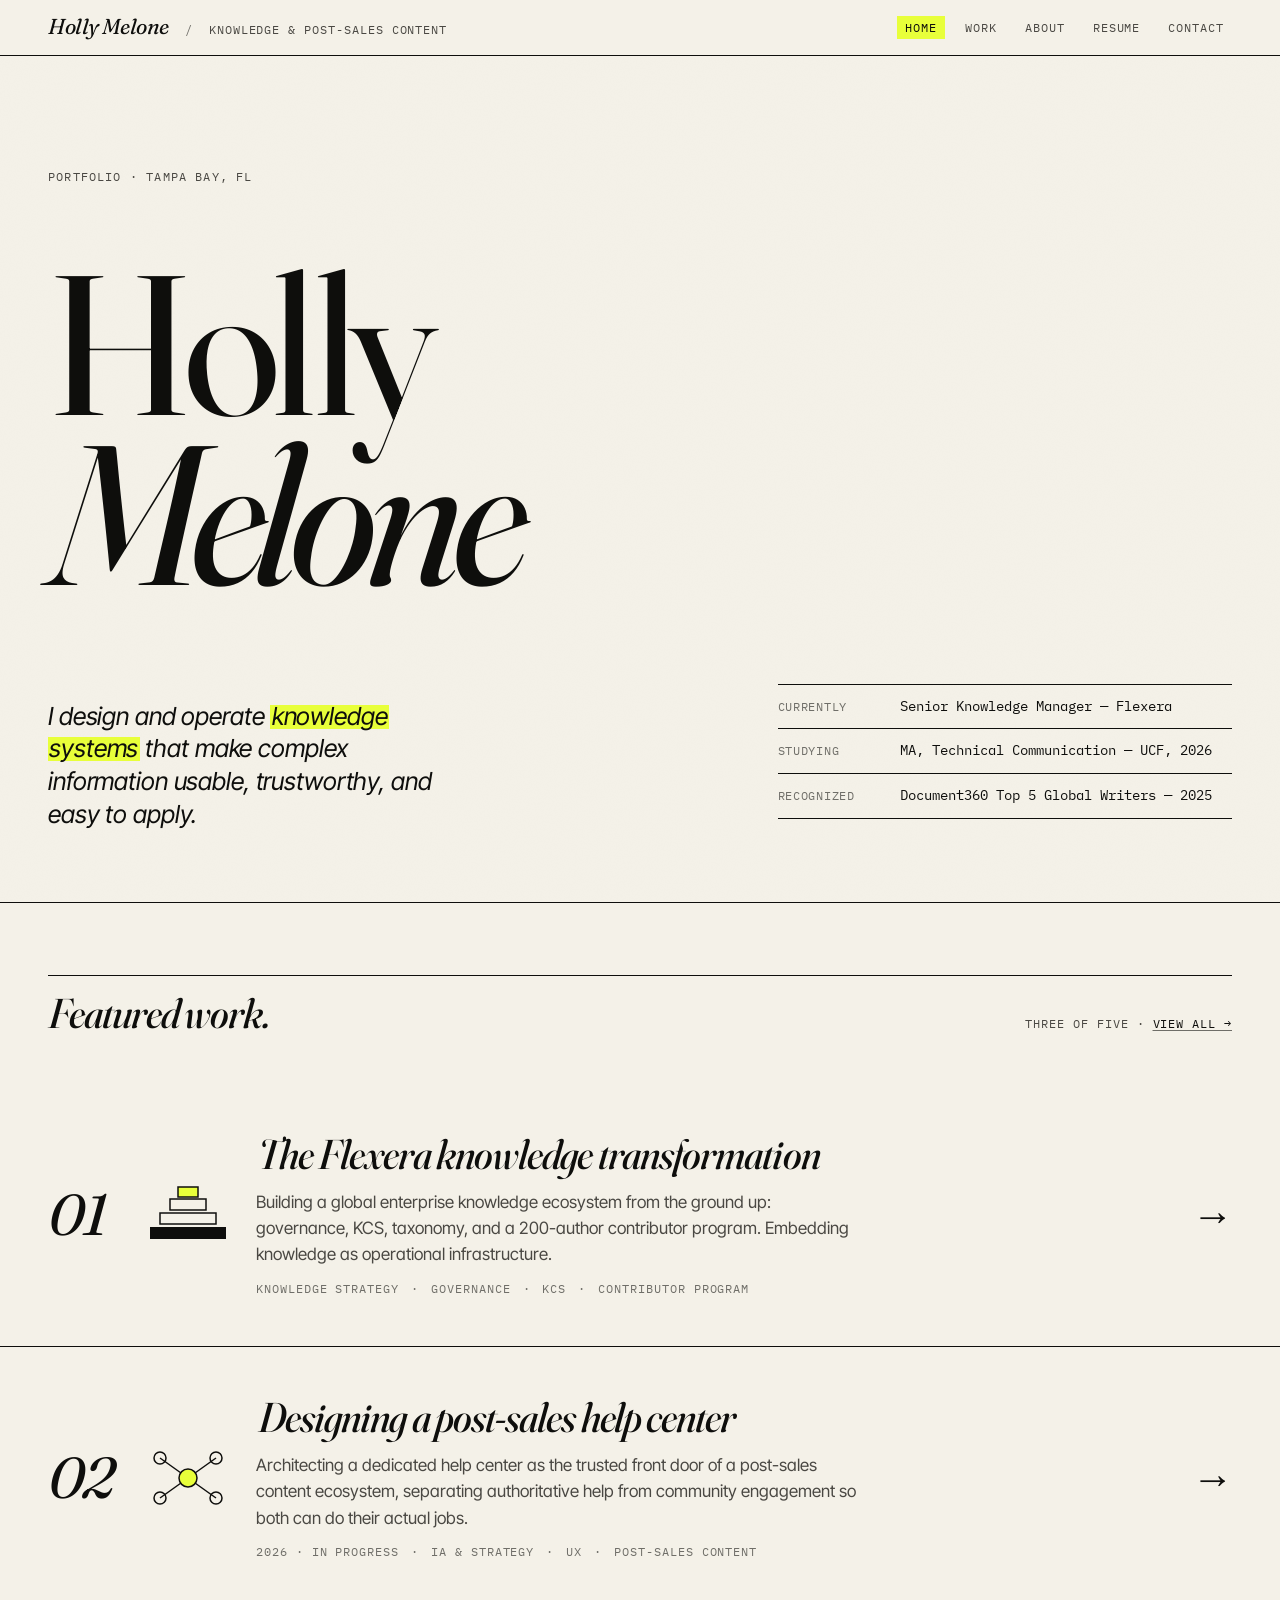
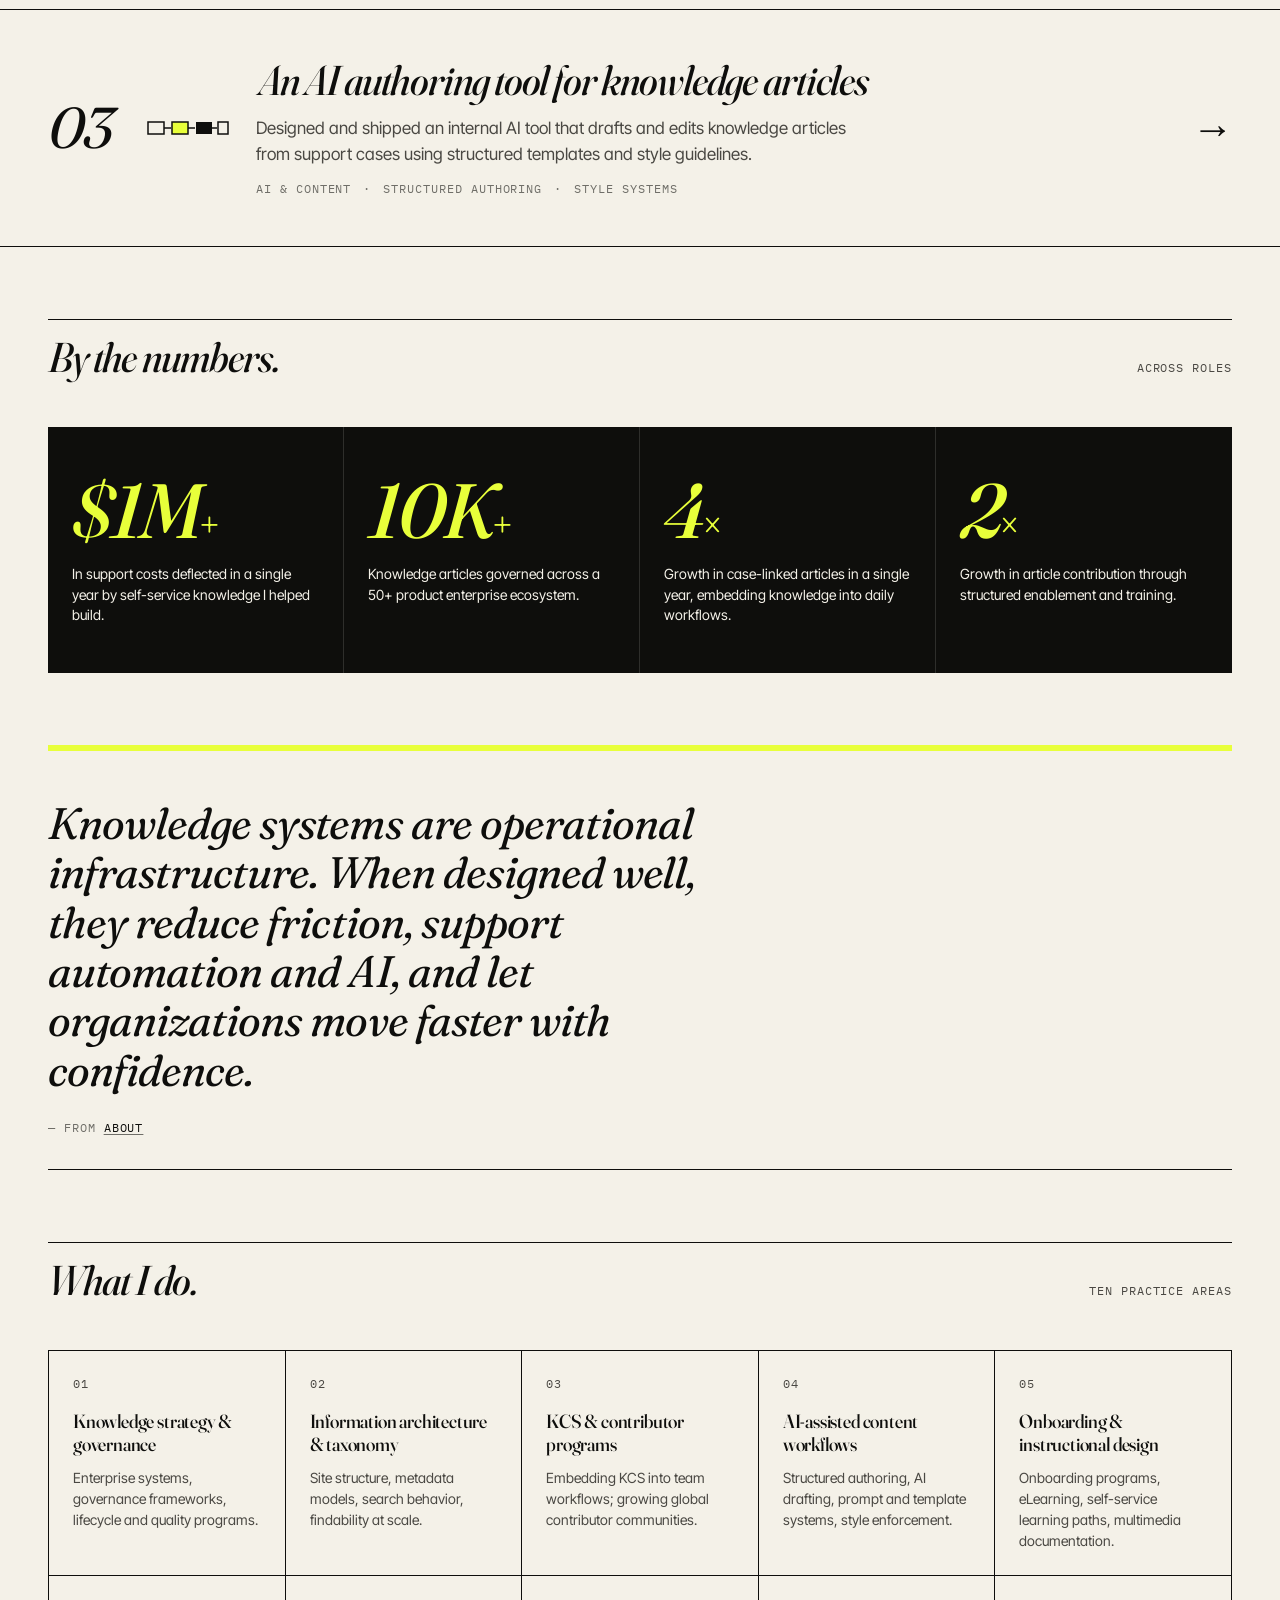
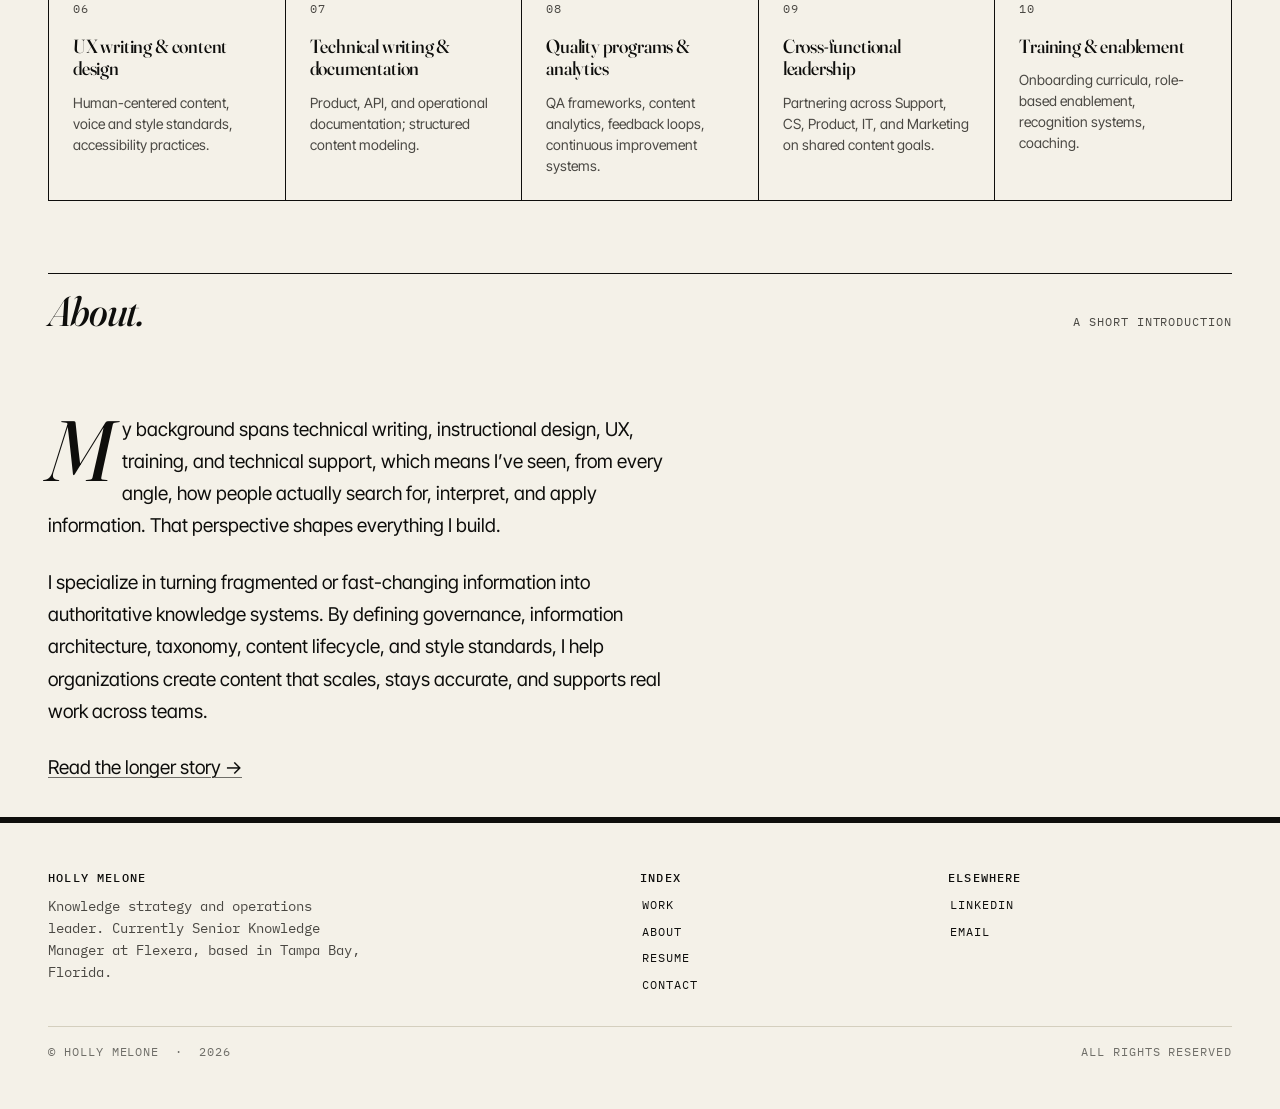
==== commit b4ae2eac: "Add files via upload Updated all site files to new version" ====
--- a/index.html
+++ b/index.html
@@ -79,6 +79,14 @@
 
         <a class="entry reveal" href="work/flexera.html">
           <span class="num">01</span>
+          <span class="thumb" aria-hidden="true">
+            <svg viewBox="0 0 88 64" xmlns="http://www.w3.org/2000/svg">
+              <rect x="6" y="44" width="76" height="12" fill="#0E0E0C"/>
+              <rect x="16" y="30" width="56" height="11" fill="none" stroke="#0E0E0C" stroke-width="1.5"/>
+              <rect x="26" y="16" width="36" height="11" fill="none" stroke="#0E0E0C" stroke-width="1.5"/>
+              <rect x="34" y="4" width="20" height="10" fill="#E8FF3A" stroke="#0E0E0C" stroke-width="1.5"/>
+            </svg>
+          </span>
           <div class="body">
             <h3>The Flexera knowledge transformation</h3>
             <p>Building a global enterprise knowledge ecosystem from the ground up: governance, KCS, taxonomy, and a 200-author contributor program. Embedding knowledge as operational infrastructure.</p>
@@ -94,6 +102,19 @@
 
         <a class="entry reveal" href="work/help-center.html">
           <span class="num">02</span>
+          <span class="thumb" aria-hidden="true">
+            <svg viewBox="0 0 88 64" xmlns="http://www.w3.org/2000/svg">
+              <line x1="44" y1="32" x2="16" y2="12" stroke="#0E0E0C" stroke-width="1.5"/>
+              <line x1="44" y1="32" x2="72" y2="12" stroke="#0E0E0C" stroke-width="1.5"/>
+              <line x1="44" y1="32" x2="16" y2="52" stroke="#0E0E0C" stroke-width="1.5"/>
+              <line x1="44" y1="32" x2="72" y2="52" stroke="#0E0E0C" stroke-width="1.5"/>
+              <circle cx="16" cy="12" r="6" fill="none" stroke="#0E0E0C" stroke-width="1.5"/>
+              <circle cx="72" cy="12" r="6" fill="none" stroke="#0E0E0C" stroke-width="1.5"/>
+              <circle cx="16" cy="52" r="6" fill="none" stroke="#0E0E0C" stroke-width="1.5"/>
+              <circle cx="72" cy="52" r="6" fill="none" stroke="#0E0E0C" stroke-width="1.5"/>
+              <circle cx="44" cy="32" r="9" fill="#E8FF3A" stroke="#0E0E0C" stroke-width="1.5"/>
+            </svg>
+          </span>
           <div class="body">
             <h3>Designing a post-sales help center</h3>
             <p>Architecting a dedicated help center as the trusted front door of a post-sales content ecosystem, separating authoritative help from community engagement so both can do their actual jobs.</p>
@@ -109,6 +130,17 @@
 
         <a class="entry reveal" href="work/ai-tool.html">
           <span class="num">03</span>
+          <span class="thumb" aria-hidden="true">
+            <svg viewBox="0 0 88 64" xmlns="http://www.w3.org/2000/svg">
+              <rect x="4" y="26" width="16" height="12" fill="none" stroke="#0E0E0C" stroke-width="1.5"/>
+              <rect x="28" y="26" width="16" height="12" fill="#E8FF3A" stroke="#0E0E0C" stroke-width="1.5"/>
+              <rect x="52" y="26" width="16" height="12" fill="#0E0E0C"/>
+              <rect x="74" y="26" width="10" height="12" fill="none" stroke="#0E0E0C" stroke-width="1.5"/>
+              <line x1="20" y1="32" x2="27" y2="32" stroke="#0E0E0C" stroke-width="1.5"/>
+              <line x1="44" y1="32" x2="51" y2="32" stroke="#0E0E0C" stroke-width="1.5"/>
+              <line x1="68" y1="32" x2="73" y2="32" stroke="#0E0E0C" stroke-width="1.5"/>
+            </svg>
+          </span>
           <div class="body">
             <h3>An AI authoring tool for knowledge articles</h3>
             <p>Designed and shipped an internal AI tool that drafts and edits knowledge articles from support cases using structured templates and style guidelines.</p>
--- a/css/style.css
+++ b/css/style.css
@@ -350,11 +350,11 @@
 }
 .entry {
   display: grid;
-  grid-template-columns: 100px 1fr auto;
-  gap: var(--s-6);
+  grid-template-columns: 72px 88px 1fr auto;
+  gap: var(--s-5);
   padding-block: var(--s-7);
   border-bottom: 1px solid var(--ink);
-  align-items: baseline;
+  align-items: center;
   text-decoration: none;
   color: var(--ink);
   transition: background .25s var(--ease);
@@ -362,6 +362,12 @@
   padding-inline: var(--gutter);
 }
 .entry:hover { background: var(--accent-wash); }
+.entry .thumb {
+  width: 88px;
+  height: 64px;
+  align-self: center;
+}
+.entry .thumb svg { width: 100%; height: 100%; display: block; }
 .entry .num {
   font-family: var(--display);
   font-style: italic;
@@ -370,7 +376,9 @@
   color: var(--ink);
   line-height: 1;
   letter-spacing: -0.04em;
-}
+  align-self: center;
+}
+.entry .body { align-self: center; }
 .entry .body h3 {
   font-size: var(--t-2xl);
   font-style: italic;
@@ -421,6 +429,7 @@
   .entry { grid-template-columns: 64px 1fr; }
   .entry .num { font-size: 2.4rem; }
   .entry .arrow { display: none; }
+  .entry .thumb { display: none; }
 }
 
 /* ============================================================
@@ -1150,3 +1159,42 @@
     max-width: 280px;
   }
 }
+
+/* ============================================================
+   UTAH HANDBOOK — before/after cover comparison
+   ============================================================ */
+.utah-compare { margin: var(--s-6) 0 0; }
+.utah-compare-grid {
+  display: grid;
+  grid-template-columns: 1fr 1fr;
+  gap: var(--s-4);
+}
+.utah-shot {
+  position: relative;
+  border: 1px solid var(--rule);
+  background: #fff;
+  overflow: hidden;
+}
+.utah-shot img {
+  width: 100%;
+  height: auto;
+  display: block;
+  aspect-ratio: 17 / 22;
+  object-fit: contain;
+  background: #fff;
+}
+.utah-tag {
+  position: absolute;
+  bottom: 0;
+  left: 0;
+  font-family: var(--mono);
+  font-size: var(--t-mono);
+  text-transform: uppercase;
+  letter-spacing: 0.08em;
+  background: var(--ink);
+  color: var(--paper);
+  padding: var(--s-1) var(--s-3);
+}
+@media (max-width: 560px) {
+  .utah-compare-grid { grid-template-columns: 1fr; }
+}
